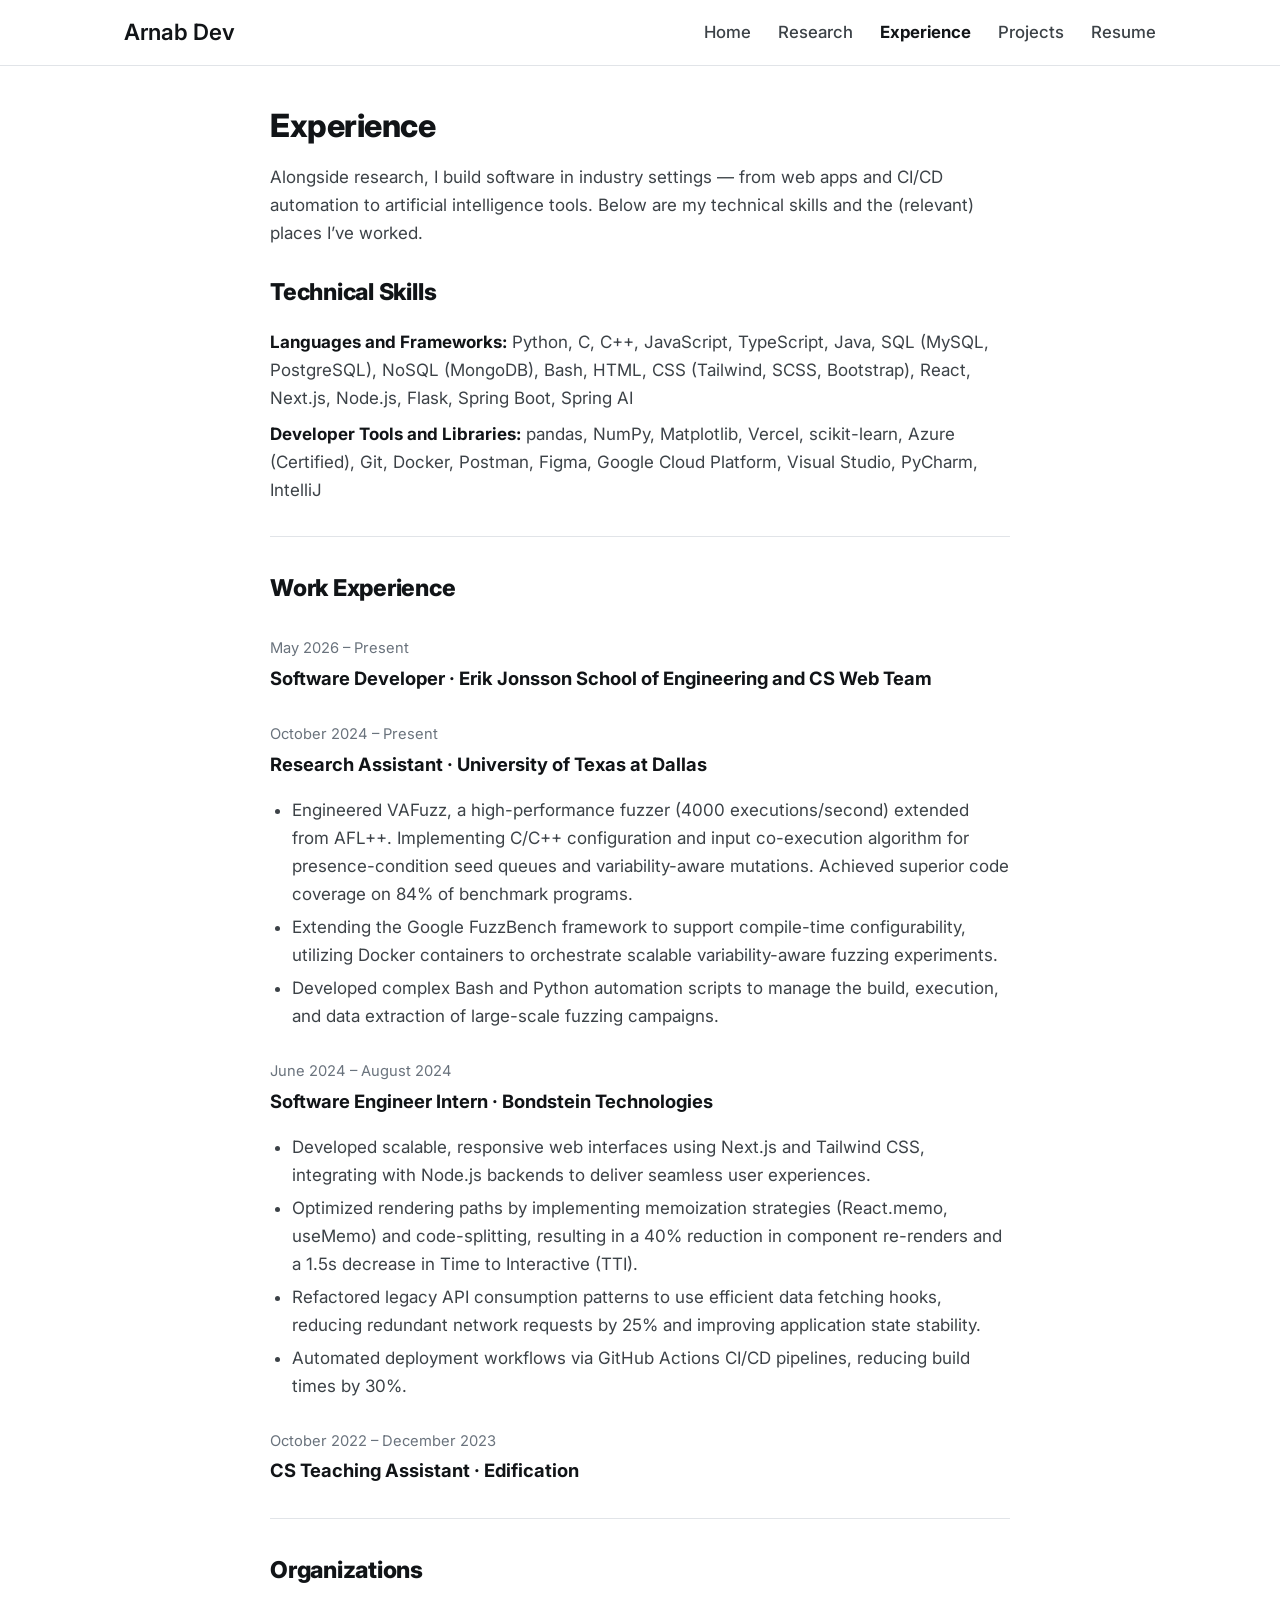
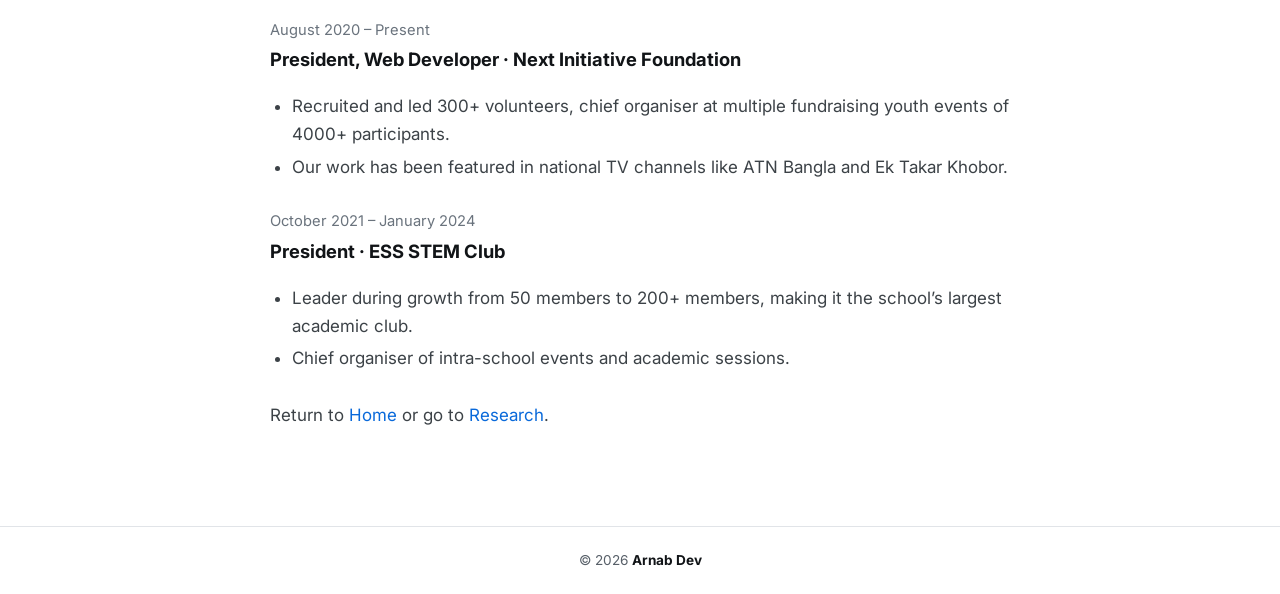
==== experience.html @ f0ee9263 "Add static research/academic portfolio site for research branch Standalone HTML/CSS site (Home, Rese" ====
<!DOCTYPE html>
<html lang="en">
<head>
  <meta charset="utf-8" />
  <meta name="viewport" content="width=device-width, initial-scale=1" />
  <title>Experience &mdash; Arnab Dev</title>
  <meta name="description" content="Industry skills and work experience of Arnab Dev." />
  <link rel="stylesheet" href="css/style.css" />
</head>
<body>

  <header class="site-header">
    <div class="inner">
      <a class="site-title" href="index.html">Arnab Dev</a>
      <nav class="site-nav">
        <a href="index.html">Home</a>
        <a href="research.html">Research</a>
        <a href="experience.html" aria-current="page">Experience</a>
        <a href="projects.html">Projects</a>
        <a href="cv.pdf" target="_blank" rel="noopener">Resume</a>
      </nav>
    </div>
  </header>

  <main>

    <h1>Experience</h1>

    <p>
      Alongside research, I build software in industry settings &mdash; from web apps and CI/CD automation to artificial intelligence tools. Below are my technical skills and the (relevant) places I&rsquo;ve worked.
    </p>

    <h2>Technical Skills</h2>

    <ul class="skills-list">
      <li><strong>Languages and Frameworks:</strong> Python, C, C++, JavaScript, TypeScript, Java, SQL (MySQL, PostgreSQL), NoSQL (MongoDB), Bash, HTML, CSS (Tailwind, SCSS, Bootstrap), React, Next.js, Node.js, Flask, Spring Boot, Spring AI</li>
      <li><strong>Developer Tools and Libraries:</strong> pandas, NumPy, Matplotlib, Vercel, scikit-learn, Azure (Certified), Git, Docker, Postman, Figma, Google Cloud Platform, Visual Studio, PyCharm, IntelliJ</li>
    </ul>

    <hr />

    <h2>Work Experience</h2>

    <!-- ============================================================
         TO ADD A NEW POSITION: copy the block below and paste it
         directly under this comment (newest first).

         <div class="entry">
           <div class="entry-meta">Month Year – Month Year</div>
           <h3>Position · Company</h3>
           <ul>
             <li>Bullet one.</li>
           </ul>
         </div>
         ============================================================ -->

    <div class="entry">
      <div class="entry-meta">May 2026 &ndash; Present</div>
      <h3>Software Developer &middot; Erik Jonsson School of Engineering and CS Web Team</h3>
    </div>

    <div class="entry">
      <div class="entry-meta">October 2024 &ndash; Present</div>
      <h3> Research Assistant &middot; University of Texas at Dallas</h3>
      <ul>
        <li>Engineered VAFuzz, a high-performance fuzzer (4000 executions/second) extended from AFL++. Implementing C/C++ configuration and input co-execution algorithm for presence-condition seed queues and variability-aware mutations. Achieved superior code coverage on 84% of benchmark programs.</li>
        <li>Extending the Google FuzzBench framework to support compile-time configurability, utilizing Docker containers to orchestrate scalable variability-aware fuzzing experiments.</li>
        <li>Developed complex Bash and Python automation scripts to manage the build, execution, and data extraction of large-scale fuzzing campaigns.</li>
      </ul>
    </div>

    <div class="entry">
      <div class="entry-meta">June 2024 &ndash; August 2024</div>
      <h3>Software Engineer Intern &middot; Bondstein Technologies</h3>
      <ul>
        <li>Developed scalable, responsive web interfaces using Next.js and Tailwind CSS, integrating with Node.js backends to deliver seamless user experiences.</li>
        <li>Optimized rendering paths by implementing memoization strategies (React.memo, useMemo) and code-splitting, resulting in a 40% reduction in component re-renders and a 1.5s decrease in Time to Interactive (TTI).</li>
        <li>Refactored legacy API consumption patterns to use efficient data fetching hooks, reducing redundant network requests by 25% and improving application state stability.</li>
        <li>Automated deployment workflows via GitHub Actions CI/CD pipelines, reducing build times by 30%.</li>
      </ul>
    </div>

    <div class="entry">
      <div class="entry-meta">October 2022 &ndash; December 2023</div>
      <h3>CS Teaching Assistant &middot; Edification</h3>
    </div>

    <hr />

    <h2>Organizations</h2>

    <div class="entry">
      <div class="entry-meta">August 2020 &ndash; Present</div>
      <h3>President, Web Developer &middot; Next Initiative Foundation</h3>
      <ul>
        <li>Recruited and led 300+ volunteers, chief organiser at multiple fundraising youth events of 4000+ participants.</li>
        <li>Our work has been featured in national TV channels like ATN Bangla and Ek Takar Khobor.</li>
      </ul>
    </div>

    <div class="entry">
      <div class="entry-meta">October 2021 &ndash; January 2024</div>
      <h3>President &middot; ESS STEM Club</h3>
      <ul>
        <li>Leader during growth from 50 members to 200+ members, making it the school&rsquo;s largest academic club.</li>
        <li>Chief organiser of intra-school events and academic sessions.</li>
      </ul>
    </div>

    <p>Return to <a href="index.html">Home</a> or go to <a href="research.html">Research</a>.</p>

  </main>

  <footer class="site-footer">
    &copy; 2026 <strong>Arnab Dev</strong>
  </footer>

</body>
</html>
---- css/style.css ----
/* ==========================================================================
   Arnab Dev — personal site
   Simple academic style (white background, clean sans font, minimal chrome).
   ========================================================================== */

@import url("https://fonts.googleapis.com/css2?family=Inter:wght@400;500;600;700;800&display=swap");

* {
  box-sizing: border-box;
}

html {
  -webkit-text-size-adjust: 100%;
}

body {
  margin: 0;
  font-family: "Inter", -apple-system, BlinkMacSystemFont, "Segoe UI",
    Helvetica, Arial, sans-serif, "Apple Color Emoji", "Segoe UI Emoji";
  font-size: 17px;
  line-height: 1.65;
  color: #3c4247;
  background: #ffffff;
  -webkit-font-smoothing: antialiased;
  -moz-osx-font-smoothing: grayscale;
}

strong,
b {
  color: #111417;
  font-weight: 700;
}

a {
  color: #0969da;
  text-decoration: none;
}

a:hover {
  text-decoration: underline;
}

hr {
  border: 0;
  border-top: 1px solid #e1e4e8;
  margin: 2rem 0;
}

/* ---------- Navbar ---------- */

.site-header {
  border-bottom: 1px solid #e1e4e8;
  background: #ffffff;
}

.site-header .inner {
  max-width: 1080px;
  margin: 0 auto;
  padding: 14px 24px;
  display: flex;
  align-items: center;
  justify-content: space-between;
  flex-wrap: wrap;
  gap: 8px;
}

.site-title {
  font-size: 1.4rem;
  font-weight: 600;
  color: #111417;
  text-decoration: none;
}

.site-title:hover {
  text-decoration: none;
  color: #000000;
}

.site-nav a {
  color: #3c4247;
  font-size: 1.05rem;
  margin-left: 22px;
  font-weight: 500;
}

.site-nav a:first-child {
  margin-left: 0;
}

.site-nav a[aria-current="page"] {
  font-weight: 700;
  color: #111417;
}

/* ---------- Page layout ---------- */

main {
  max-width: 780px;
  margin: 0 auto;
  padding: 2rem 20px 3rem;
}

h1 {
  font-size: 2rem;
  font-weight: 800;
  line-height: 1.25;
  letter-spacing: -0.015em;
  color: #111417;
  margin: 0.5rem 0 1rem;
}

h2 {
  font-size: 1.45rem;
  font-weight: 800;
  letter-spacing: -0.01em;
  color: #111417;
  margin: 1.6rem 0 0.8rem;
}

h3 {
  font-size: 1.15rem;
  font-weight: 700;
  color: #111417;
  margin: 0 0 0.25rem;
}

ul {
  padding-left: 1.4rem;
}

li {
  margin: 0.3rem 0;
}

/* ---------- Home / hero ---------- */

.hero {
  text-align: center;
  padding-top: 1.5rem;
}

.hero img.headshot {
  width: 230px;
  height: 230px;
  object-fit: cover;
  display: inline-block;
}

.hero h1 {
  font-size: 2.5rem;
  font-weight: 800;
  margin: 1.5rem 0 0.5rem;
}

.hero .subtitle {
  font-style: italic;
  font-size: 1.15rem;
  color: #3c4247;
  margin: 0 0 1.4rem;
}

.hero .buttons {
  display: flex;
  justify-content: center;
  gap: 10px;
  flex-wrap: wrap;
  margin-bottom: 1.4rem;
}

.btn {
  display: inline-flex;
  align-items: center;
  gap: 8px;
  padding: 10px 18px;
  border-radius: 4px;
  font-size: 0.8rem;
  font-weight: 700;
  letter-spacing: 0.08em;
  text-transform: uppercase;
  color: #ffffff !important;
  text-decoration: none;
}

.btn:hover {
  text-decoration: none;
  filter: brightness(1.1);
}

.btn-linkedin {
  background: #1c78c0;
}

.btn-github {
  background: #24292e;
}

.btn svg {
  width: 18px;
  height: 18px;
  fill: currentColor;
}

.hero .email {
  color: #6a737d;
  font-size: 1.05rem;
}

/* ---------- Entries (Experience & Research) ---------- */

.entry {
  margin: 1.8rem 0;
}

.entry-meta {
  color: #6a737d;
  font-size: 0.92rem;
  margin-bottom: 0.15rem;
}

.entry .authors {
  font-style: italic;
  margin: 0.1rem 0 0.5rem;
}

.entry .authors strong {
  font-style: normal;
}

.entry-images {
  display: flex;
  flex-wrap: wrap;
  align-items: flex-start;
  justify-content: center;
  gap: 12px;
  margin: 0.6rem 0 1rem;
}

.entry h3 a {
  color: inherit;
  text-decoration: none;
}

.entry h3 a:hover {
  text-decoration: underline;
}

.entry-images img {
  height: 180px;
  max-width: 100%;
  width: auto;
  object-fit: contain;
  border: 1px solid #e1e4e8;
  border-radius: 6px;
  display: block;
}

.entry-image {
  max-width: 100%;
  border: 1px solid #e1e4e8;
  border-radius: 6px;
  margin: 0.6rem 0;
  display: block;
}

.skills-list {
  list-style: none;
  padding-left: 0;
}

.skills-list li {
  margin: 0.5rem 0;
}

/* ---------- Project cards ---------- */

.project-card {
  border: 1px solid #d0d7de;
  border-radius: 8px;
  padding: 20px 22px;
  margin: 1.2rem 0;
  display: flex;
  gap: 20px;
  align-items: flex-start;
}

.project-card .thumb {
  width: 96px;
  height: 96px;
  object-fit: cover;
  border-radius: 6px;
  border: 1px solid #e1e4e8;
  flex-shrink: 0;
}

.project-card .body {
  flex: 1;
  min-width: 0;
}

.project-card .head {
  display: flex;
  align-items: baseline;
  justify-content: space-between;
  gap: 12px;
  flex-wrap: wrap;
}

.project-card p {
  margin: 0.5rem 0;
}

.project-card .tech {
  font-family: ui-monospace, SFMono-Regular, "SF Mono", Menlo, Consolas,
    monospace;
  font-size: 0.82rem;
  color: #57606a;
  margin-top: 0.6rem;
}

.project-card .view-link {
  font-size: 0.92rem;
  white-space: nowrap;
}

/* ---------- Footer ---------- */

.site-footer {
  border-top: 1px solid #e1e4e8;
  text-align: center;
  font-size: 0.85rem;
  color: #586069;
  padding: 22px 16px;
  margin-top: 2rem;
}

/* ---------- Small screens ---------- */

@media (max-width: 560px) {
  .site-header .inner {
    flex-direction: column;
    align-items: flex-start;
  }

  .site-nav a {
    margin-left: 0;
    margin-right: 18px;
  }

  .project-card {
    flex-direction: column;
  }

  .hero h1 {
    font-size: 2rem;
  }
}
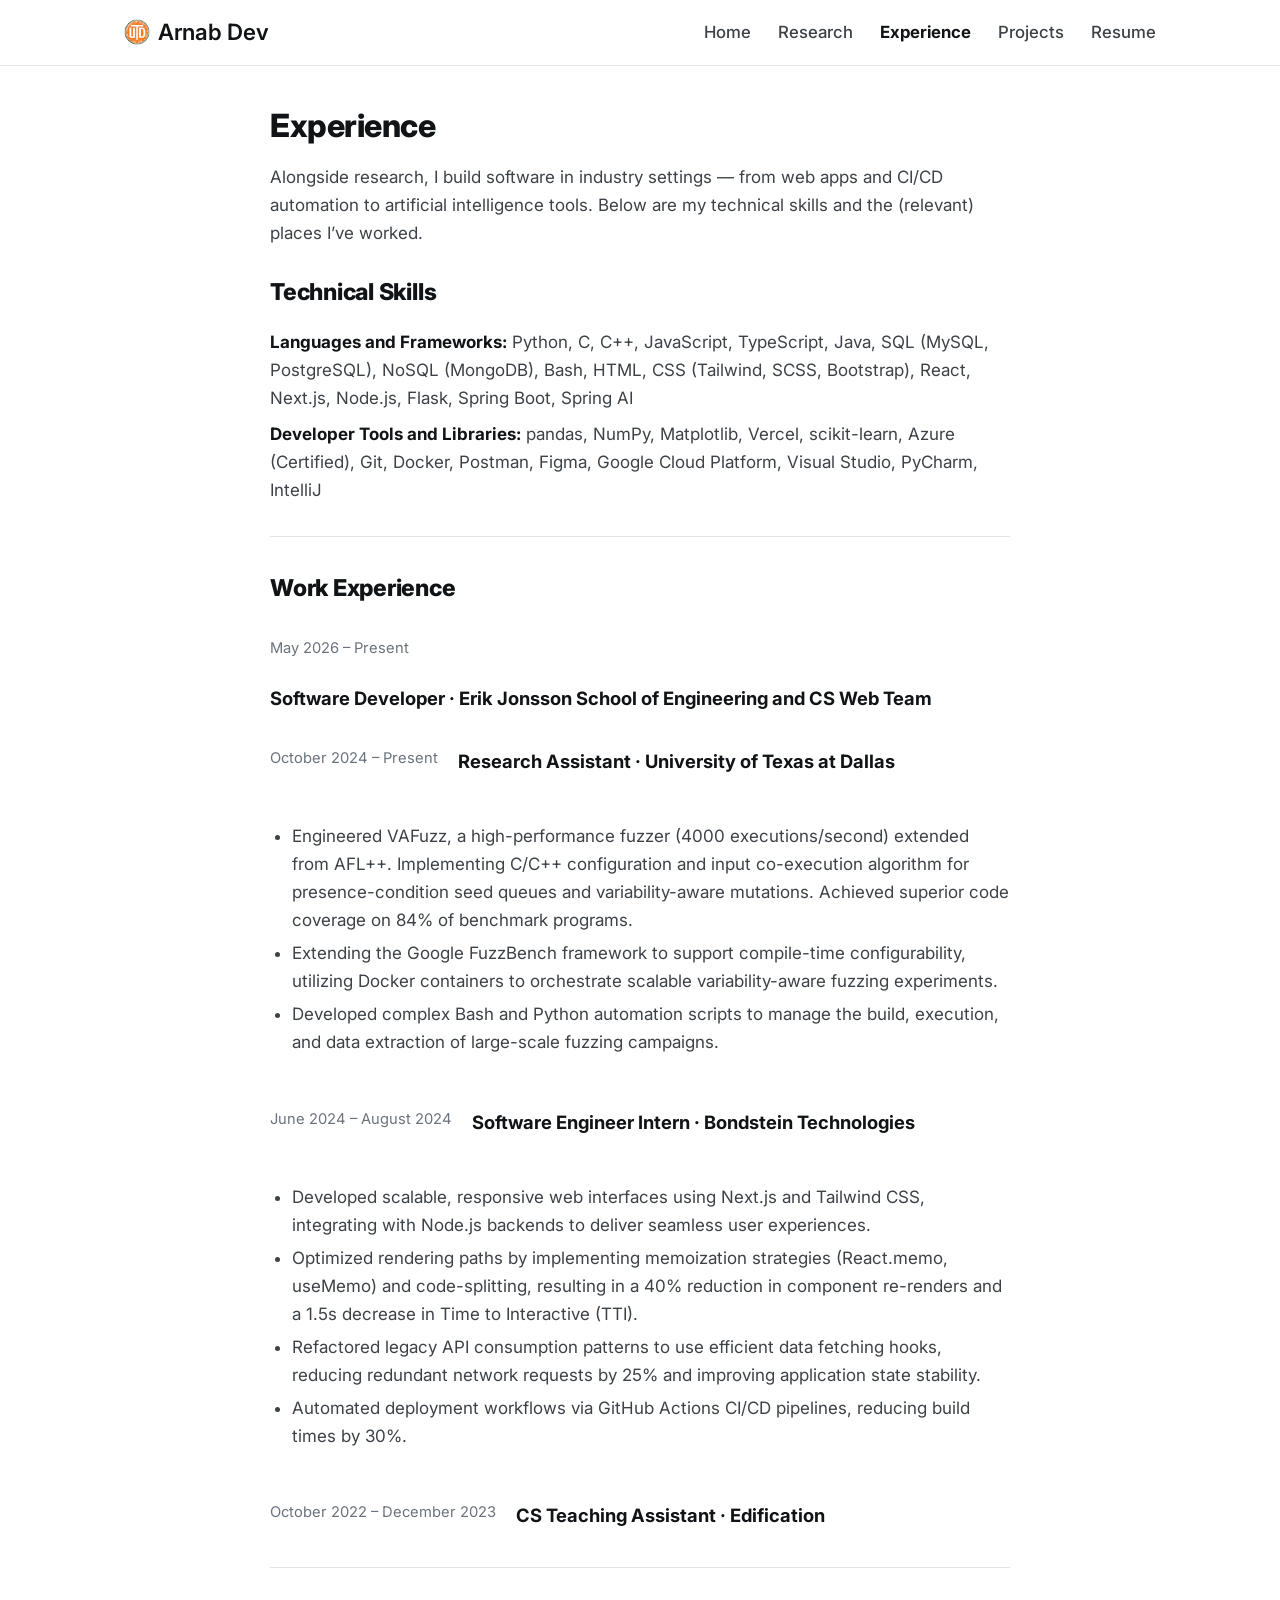
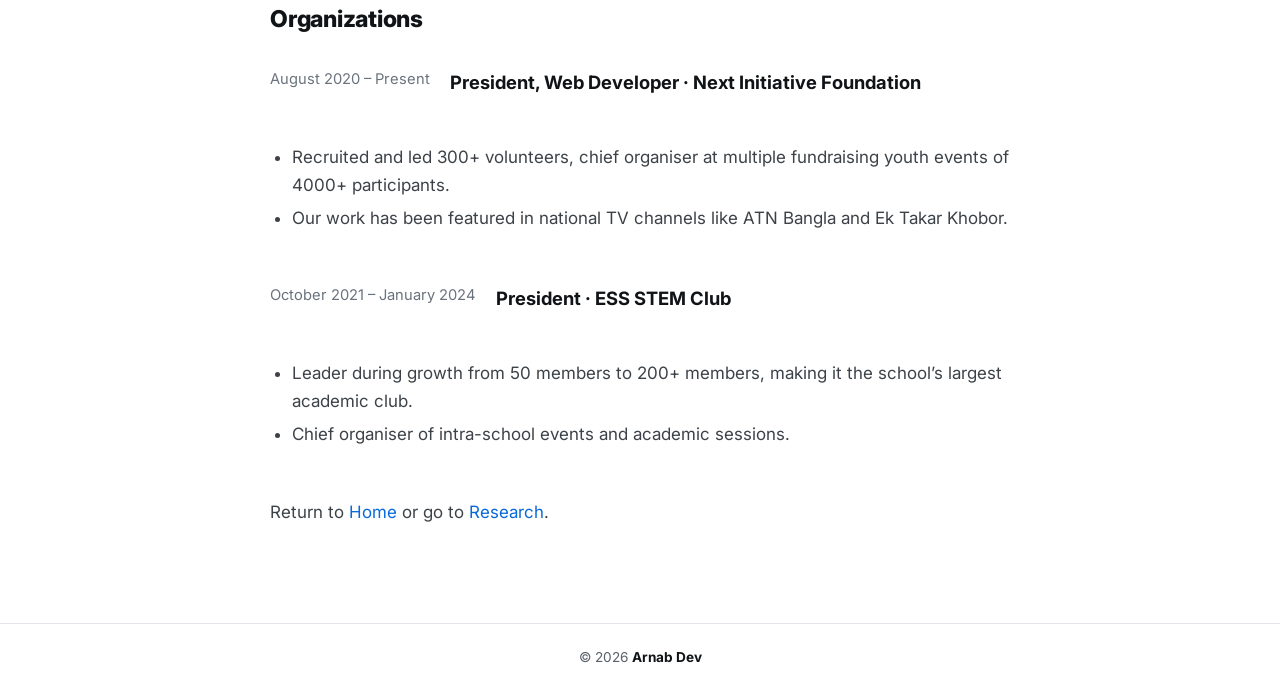
==== commit aedd98c3: "Add UTD logo as favicon and navbar mark" ====
--- a/experience.html
+++ b/experience.html
@@ -5,13 +5,14 @@
   <meta name="viewport" content="width=device-width, initial-scale=1" />
   <title>Experience &mdash; Arnab Dev</title>
   <meta name="description" content="Industry skills and work experience of Arnab Dev." />
+  <link rel="icon" type="image/png" href="assets/utd.png" />
   <link rel="stylesheet" href="css/style.css" />
 </head>
 <body>
 
   <header class="site-header">
     <div class="inner">
-      <a class="site-title" href="index.html">Arnab Dev</a>
+      <a class="site-title" href="index.html"><img src="assets/utd.png" alt="" class="site-logo" />Arnab Dev</a>
       <nav class="site-nav">
         <a href="index.html">Home</a>
         <a href="research.html">Research</a>
--- a/css/style.css
+++ b/css/style.css
@@ -65,10 +65,20 @@
 }
 
 .site-title {
+  display: inline-flex;
+  align-items: center;
+  gap: 8px;
   font-size: 1.4rem;
   font-weight: 600;
   color: #111417;
   text-decoration: none;
+}
+
+.site-logo {
+  width: 26px;
+  height: 26px;
+  object-fit: contain;
+  border-radius: 4px;
 }
 
 .site-title:hover {
@@ -186,6 +196,10 @@
   filter: brightness(1.1);
 }
 
+.btn-scholar {
+  background: #4285f4;
+}
+
 .btn-linkedin {
   background: #1c78c0;
 }
@@ -209,6 +223,15 @@
 
 .entry {
   margin: 1.8rem 0;
+  display: flex;
+  flex-wrap: wrap;
+  align-items: flex-start;
+  gap: 20px;
+}
+
+.entry-text {
+  flex: 1 1 320px;
+  min-width: 0;
 }
 
 .entry-meta {
@@ -232,7 +255,9 @@
   align-items: flex-start;
   justify-content: center;
   gap: 12px;
-  margin: 0.6rem 0 1rem;
+  flex: 0 1 auto;
+  order: 2;
+  margin: 0;
 }
 
 .entry h3 a {
@@ -350,6 +375,15 @@
     flex-direction: column;
   }
 
+  .entry {
+    flex-direction: column;
+  }
+
+  .entry-images {
+    order: 0;
+    width: 100%;
+  }
+
   .hero h1 {
     font-size: 2rem;
   }
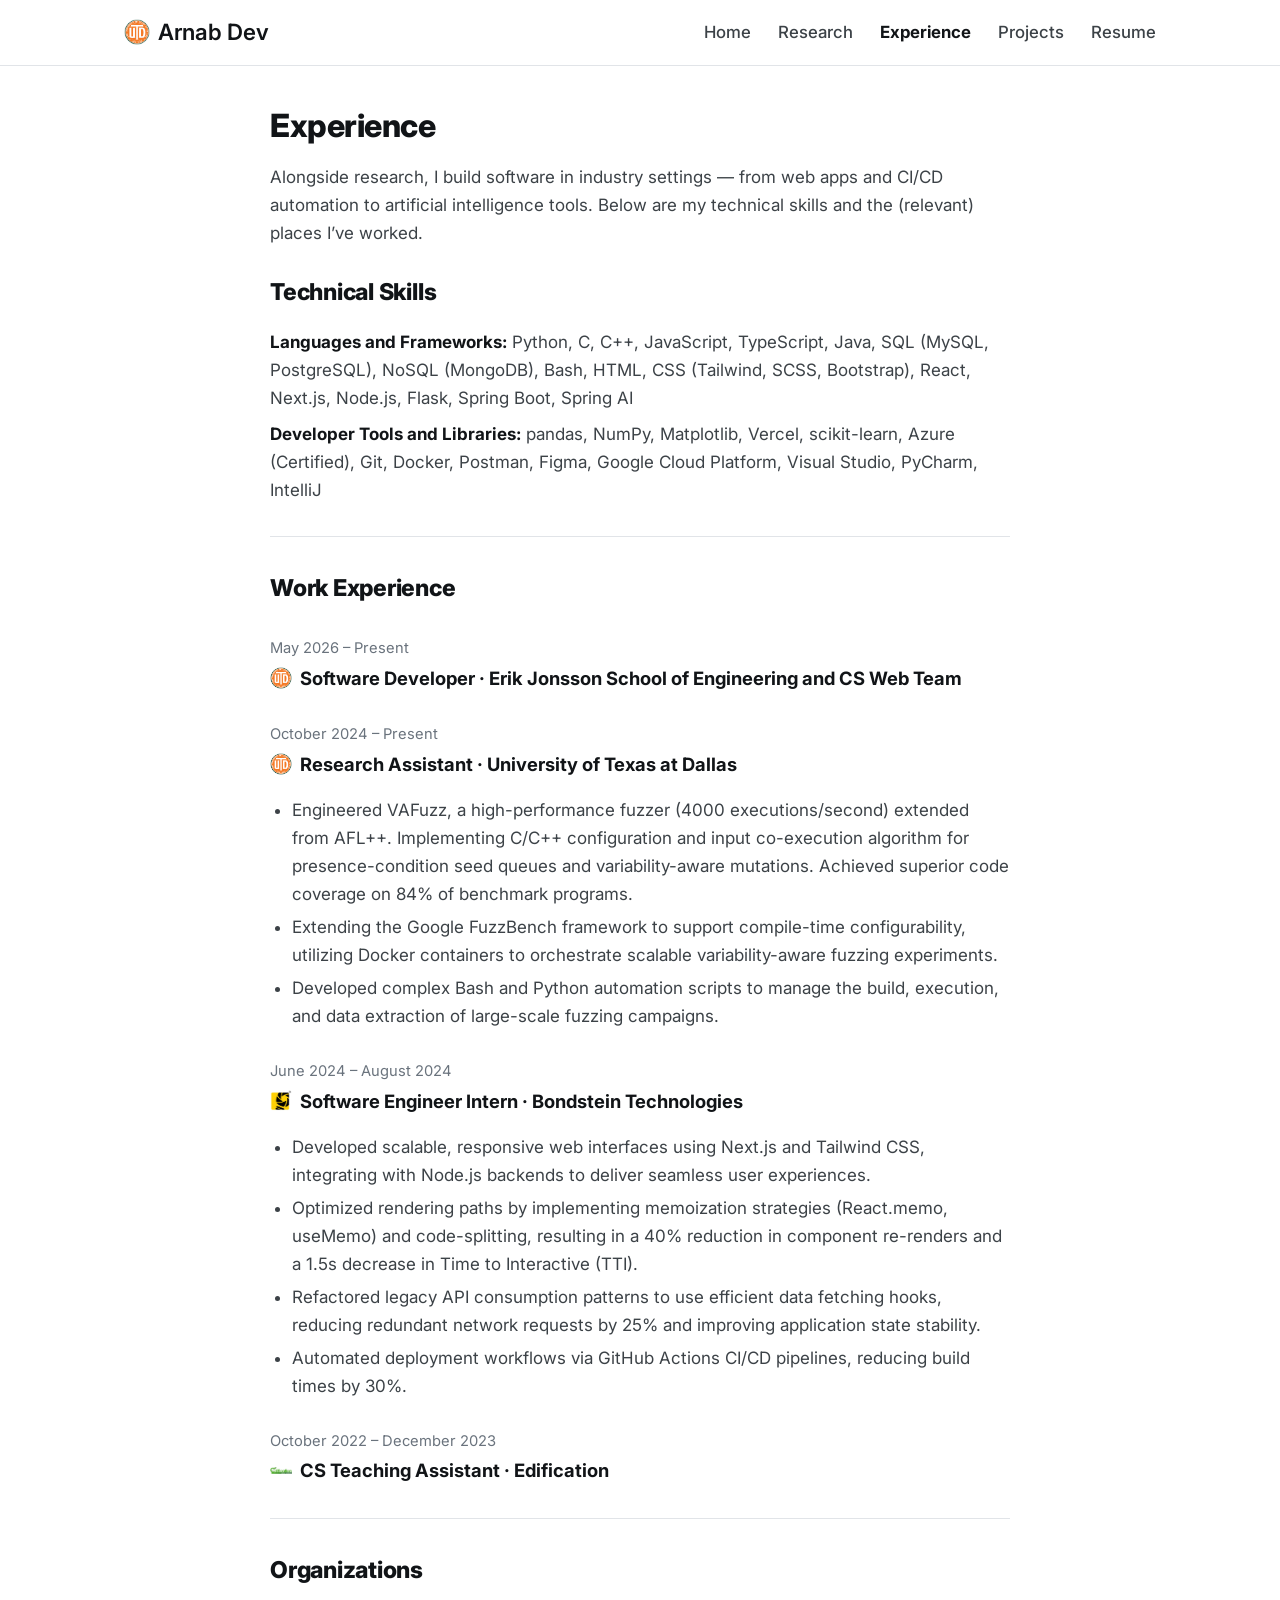
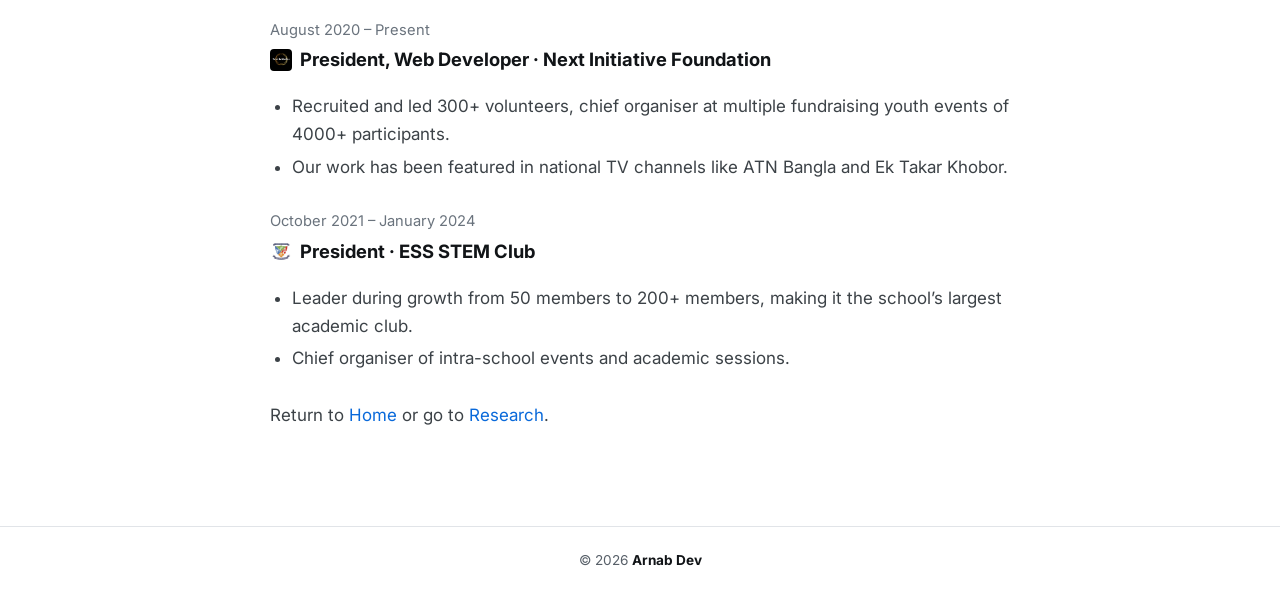
==== commit 3751a85a: "Add org logos to experience headlines, fix entry stacking layout Scopes the image-right flex layout " ====
--- a/experience.html
+++ b/experience.html
@@ -57,12 +57,12 @@
 
     <div class="entry">
       <div class="entry-meta">May 2026 &ndash; Present</div>
-      <h3>Software Developer &middot; Erik Jonsson School of Engineering and CS Web Team</h3>
+      <h3><img src="assets/utd.png" alt="" class="entry-logo" />Software Developer &middot; Erik Jonsson School of Engineering and CS Web Team</h3>
     </div>
 
     <div class="entry">
       <div class="entry-meta">October 2024 &ndash; Present</div>
-      <h3> Research Assistant &middot; University of Texas at Dallas</h3>
+      <h3><img src="assets/utd.png" alt="" class="entry-logo" />Research Assistant &middot; University of Texas at Dallas</h3>
       <ul>
         <li>Engineered VAFuzz, a high-performance fuzzer (4000 executions/second) extended from AFL++. Implementing C/C++ configuration and input co-execution algorithm for presence-condition seed queues and variability-aware mutations. Achieved superior code coverage on 84% of benchmark programs.</li>
         <li>Extending the Google FuzzBench framework to support compile-time configurability, utilizing Docker containers to orchestrate scalable variability-aware fuzzing experiments.</li>
@@ -72,7 +72,7 @@
 
     <div class="entry">
       <div class="entry-meta">June 2024 &ndash; August 2024</div>
-      <h3>Software Engineer Intern &middot; Bondstein Technologies</h3>
+      <h3><img src="assets/bondstein.jpeg" alt="" class="entry-logo" />Software Engineer Intern &middot; Bondstein Technologies</h3>
       <ul>
         <li>Developed scalable, responsive web interfaces using Next.js and Tailwind CSS, integrating with Node.js backends to deliver seamless user experiences.</li>
         <li>Optimized rendering paths by implementing memoization strategies (React.memo, useMemo) and code-splitting, resulting in a 40% reduction in component re-renders and a 1.5s decrease in Time to Interactive (TTI).</li>
@@ -83,7 +83,7 @@
 
     <div class="entry">
       <div class="entry-meta">October 2022 &ndash; December 2023</div>
-      <h3>CS Teaching Assistant &middot; Edification</h3>
+      <h3><img src="assets/edification.png" alt="" class="entry-logo" />CS Teaching Assistant &middot; Edification</h3>
     </div>
 
     <hr />
@@ -92,7 +92,7 @@
 
     <div class="entry">
       <div class="entry-meta">August 2020 &ndash; Present</div>
-      <h3>President, Web Developer &middot; Next Initiative Foundation</h3>
+      <h3><img src="assets/nif.png" alt="" class="entry-logo" />President, Web Developer &middot; Next Initiative Foundation</h3>
       <ul>
         <li>Recruited and led 300+ volunteers, chief organiser at multiple fundraising youth events of 4000+ participants.</li>
         <li>Our work has been featured in national TV channels like ATN Bangla and Ek Takar Khobor.</li>
@@ -101,7 +101,7 @@
 
     <div class="entry">
       <div class="entry-meta">October 2021 &ndash; January 2024</div>
-      <h3>President &middot; ESS STEM Club</h3>
+      <h3><img src="assets/essstem.jpeg" alt="" class="entry-logo" />President &middot; ESS STEM Club</h3>
       <ul>
         <li>Leader during growth from 50 members to 200+ members, making it the school&rsquo;s largest academic club.</li>
         <li>Chief organiser of intra-school events and academic sessions.</li>
--- a/css/style.css
+++ b/css/style.css
@@ -223,6 +223,9 @@
 
 .entry {
   margin: 1.8rem 0;
+}
+
+.entry--media {
   display: flex;
   flex-wrap: wrap;
   align-items: flex-start;
@@ -238,6 +241,20 @@
   color: #6a737d;
   font-size: 0.92rem;
   margin-bottom: 0.15rem;
+}
+
+.entry h3 {
+  display: flex;
+  align-items: center;
+  gap: 8px;
+}
+
+.entry-logo {
+  width: 22px;
+  height: 22px;
+  object-fit: contain;
+  border-radius: 4px;
+  flex-shrink: 0;
 }
 
 .entry .authors {
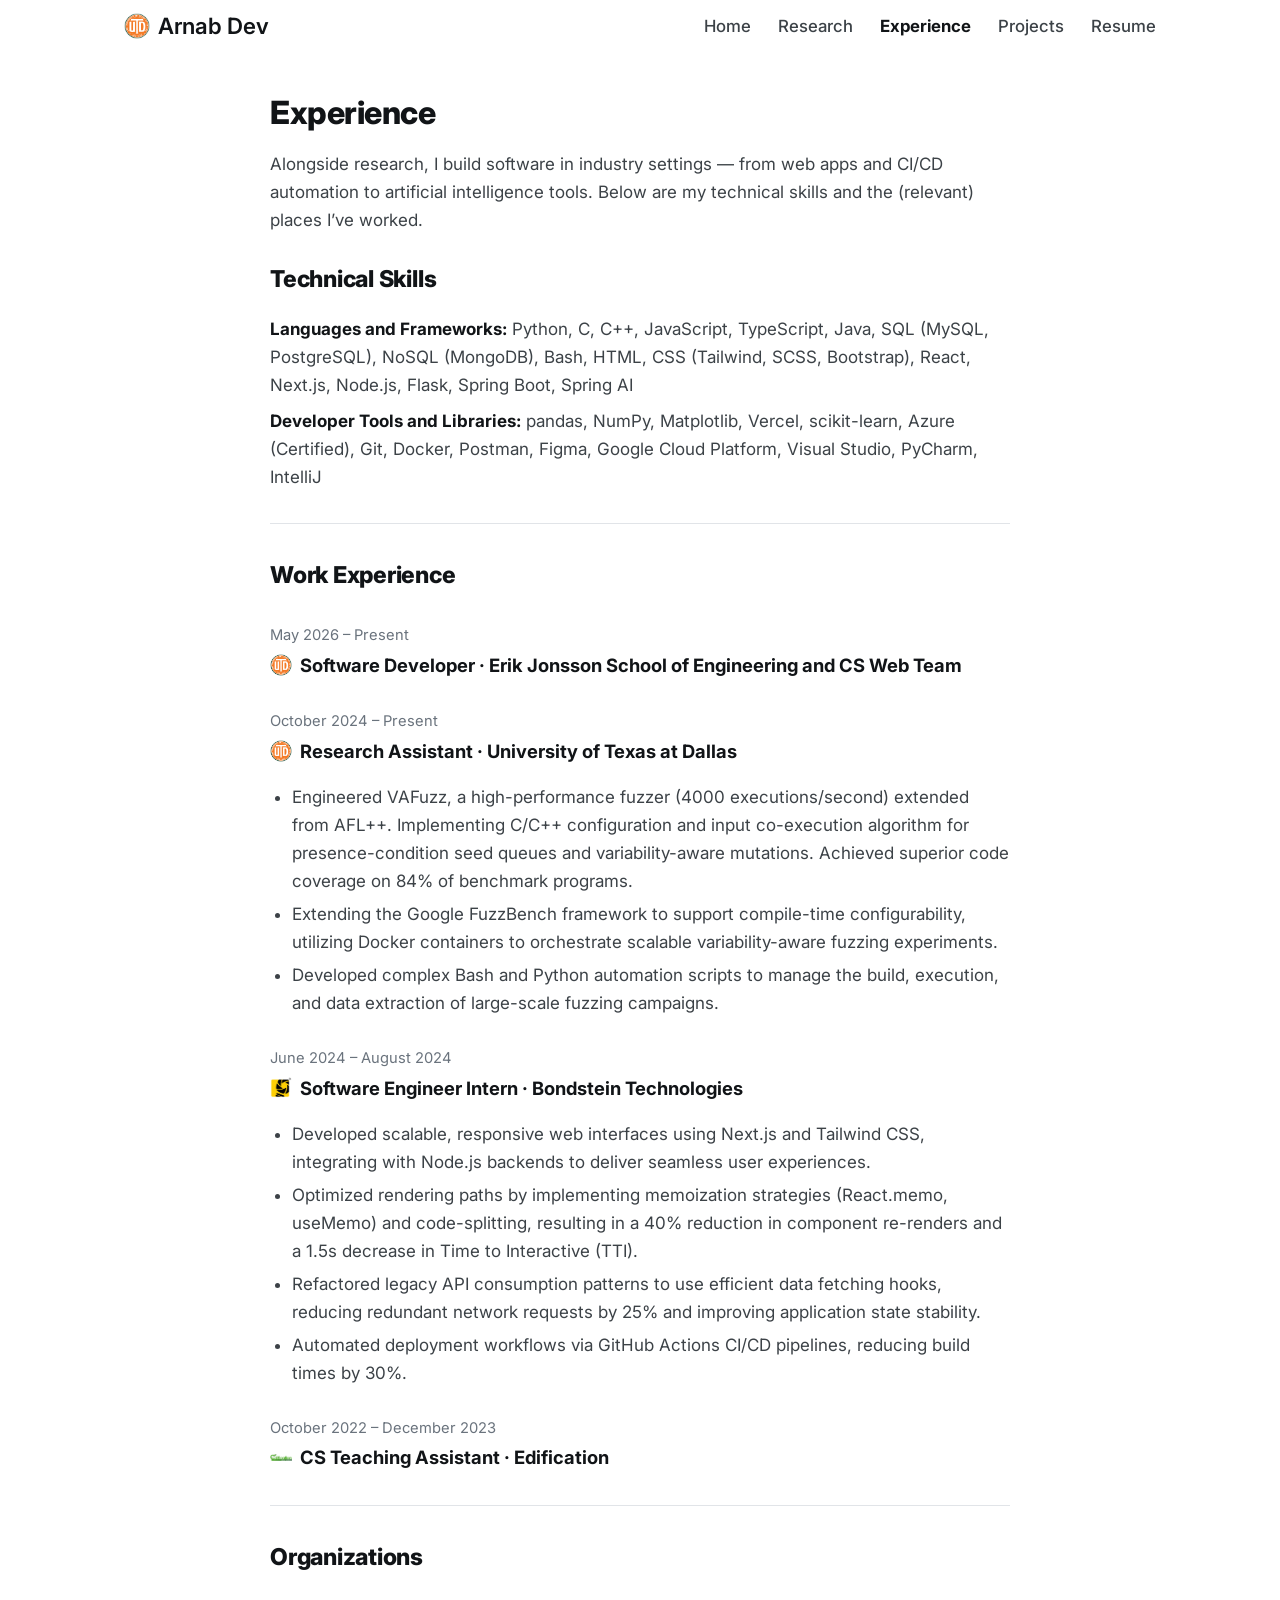
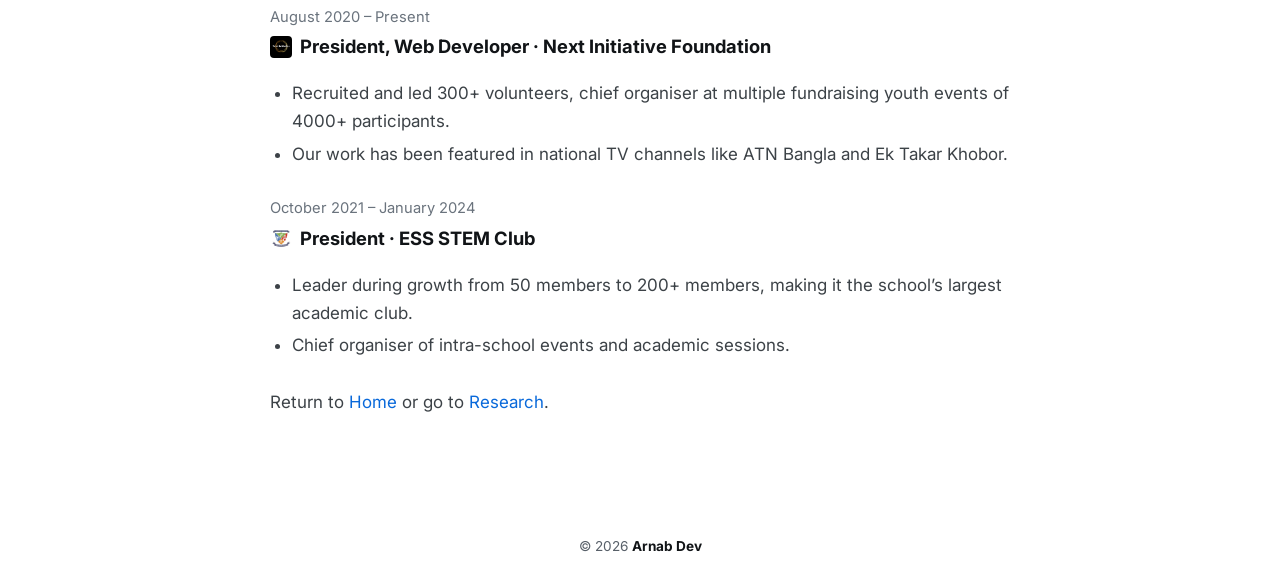
==== commit e2d62e4c: "Add SEO metadata, Person structured data, robots.txt and sitemap Co-Authored-By: Claude Sonnet 5.5 <" ====
--- a/experience.html
+++ b/experience.html
@@ -5,6 +5,7 @@
   <meta name="viewport" content="width=device-width, initial-scale=1" />
   <title>Experience &mdash; Arnab Dev</title>
   <meta name="description" content="Industry skills and work experience of Arnab Dev." />
+  <link rel="canonical" href="https://arnabdev.com/experience.html" />
   <link rel="icon" type="image/png" href="assets/utd.png" />
   <link rel="stylesheet" href="css/style.css" />
 </head>
--- a/css/style.css
+++ b/css/style.css
@@ -49,14 +49,13 @@
 /* ---------- Navbar ---------- */
 
 .site-header {
-  border-bottom: 1px solid #e1e4e8;
   background: #ffffff;
 }
 
 .site-header .inner {
   max-width: 1080px;
   margin: 0 auto;
-  padding: 14px 24px;
+  padding: 8px 24px;
   display: flex;
   align-items: center;
   justify-content: space-between;
@@ -110,6 +109,20 @@
   padding: 2rem 20px 3rem;
 }
 
+body.home main {
+  max-width: 1100px;
+  padding-top: 1rem;
+  padding-bottom: 1rem;
+}
+
+body.home hr {
+  margin: 1rem 0;
+}
+
+body.home .site-footer {
+  margin-top: 0.5rem;
+}
+
 h1 {
   font-size: 2rem;
   font-weight: 800;
@@ -146,7 +159,7 @@
 
 .hero {
   text-align: center;
-  padding-top: 1.5rem;
+  padding-top: 0.25rem;
 }
 
 .hero img.headshot {
@@ -159,7 +172,7 @@
 .hero h1 {
   font-size: 2.5rem;
   font-weight: 800;
-  margin: 1.5rem 0 0.5rem;
+  margin: 0.75rem 0 0.5rem;
 }
 
 .hero .subtitle {
@@ -217,6 +230,33 @@
 .hero .email {
   color: #6a737d;
   font-size: 1.05rem;
+  margin: 0;
+}
+
+/* ---------- Home / intro grid (Welcome + Explore) ---------- */
+
+.intro-grid {
+  display: flex;
+  gap: 48px;
+  margin-top: 0.75rem;
+  margin-bottom: 0.5rem;
+}
+
+.intro-col {
+  flex: 1;
+  min-width: 0;
+}
+
+.intro-col h2 {
+  margin-top: 0;
+}
+
+.intro-col p {
+  margin: 0;
+}
+
+.intro-col ul {
+  margin: 0;
 }
 
 /* ---------- Entries (Experience & Research) ---------- */
@@ -367,7 +407,6 @@
 /* ---------- Footer ---------- */
 
 .site-footer {
-  border-top: 1px solid #e1e4e8;
   text-align: center;
   font-size: 0.85rem;
   color: #586069;
@@ -401,6 +440,11 @@
     width: 100%;
   }
 
+  .intro-grid {
+    flex-direction: column;
+    gap: 1.6rem;
+  }
+
   .hero h1 {
     font-size: 2rem;
   }
